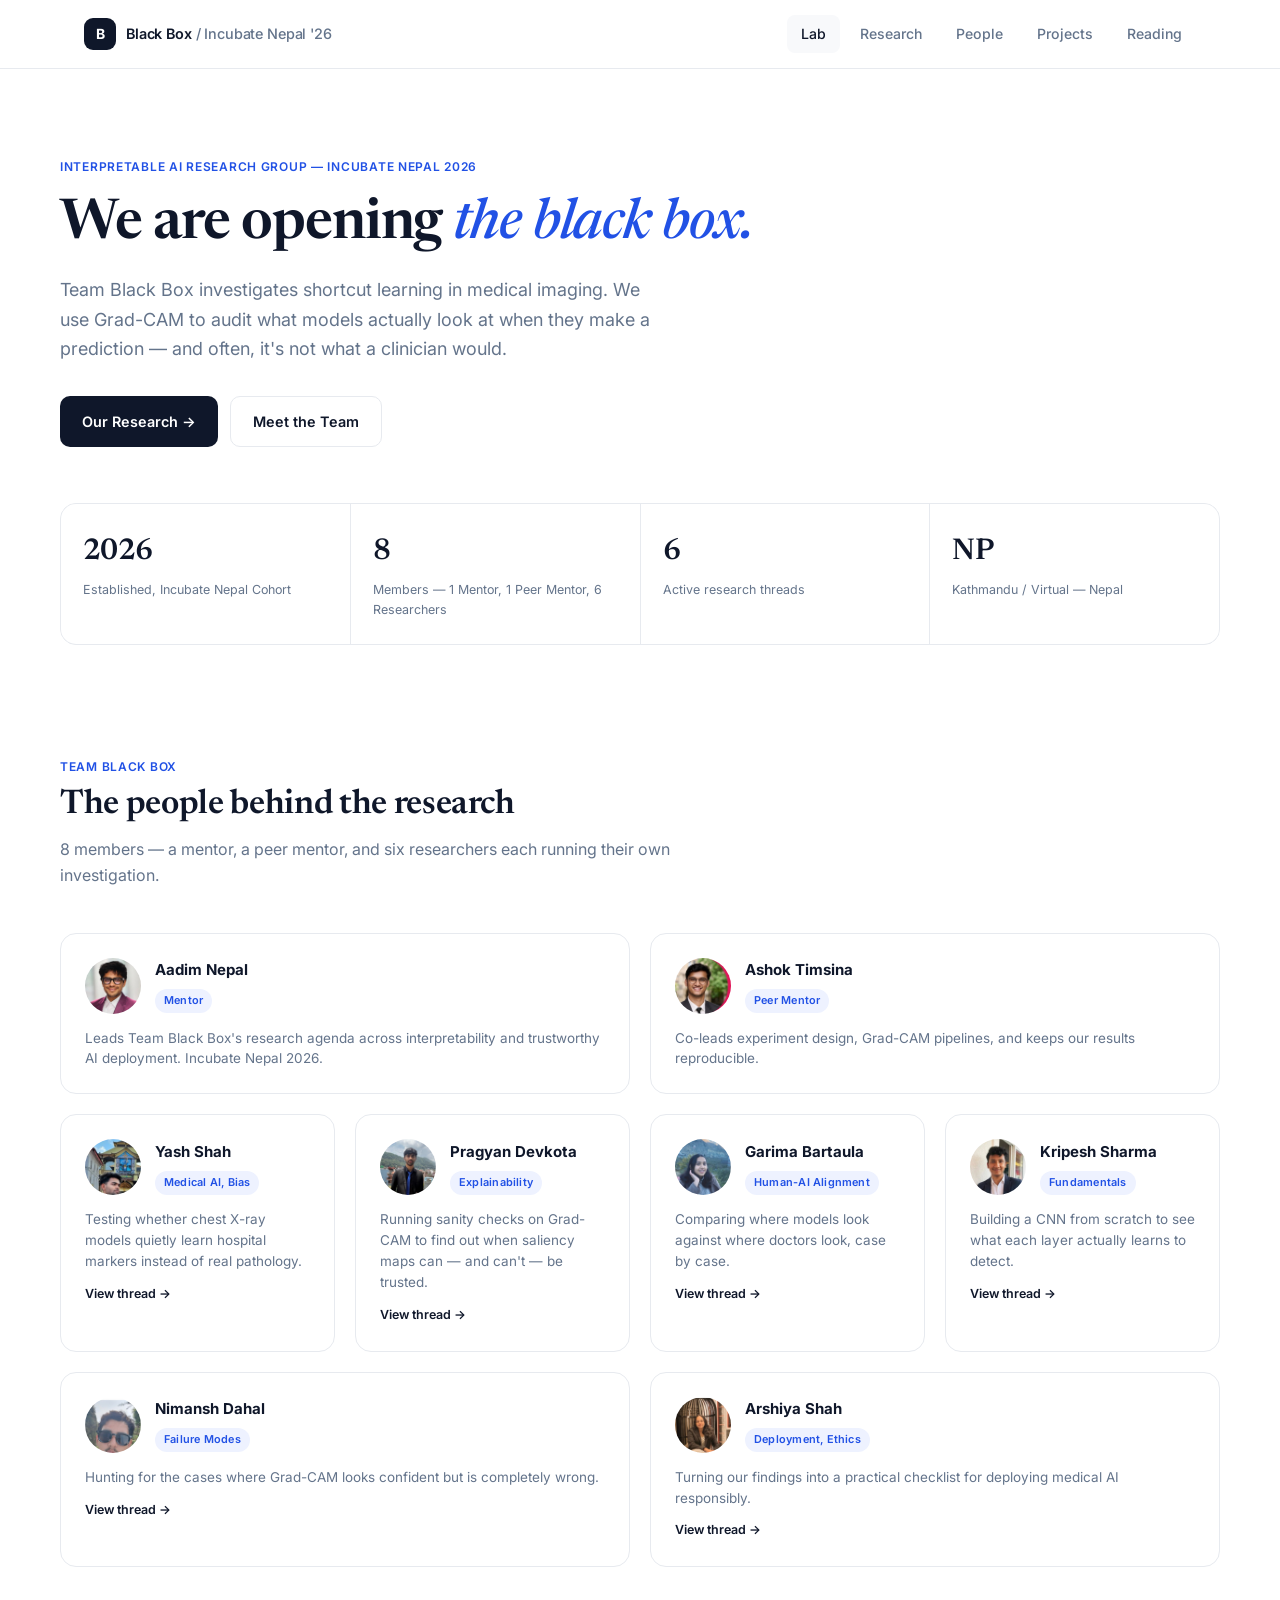
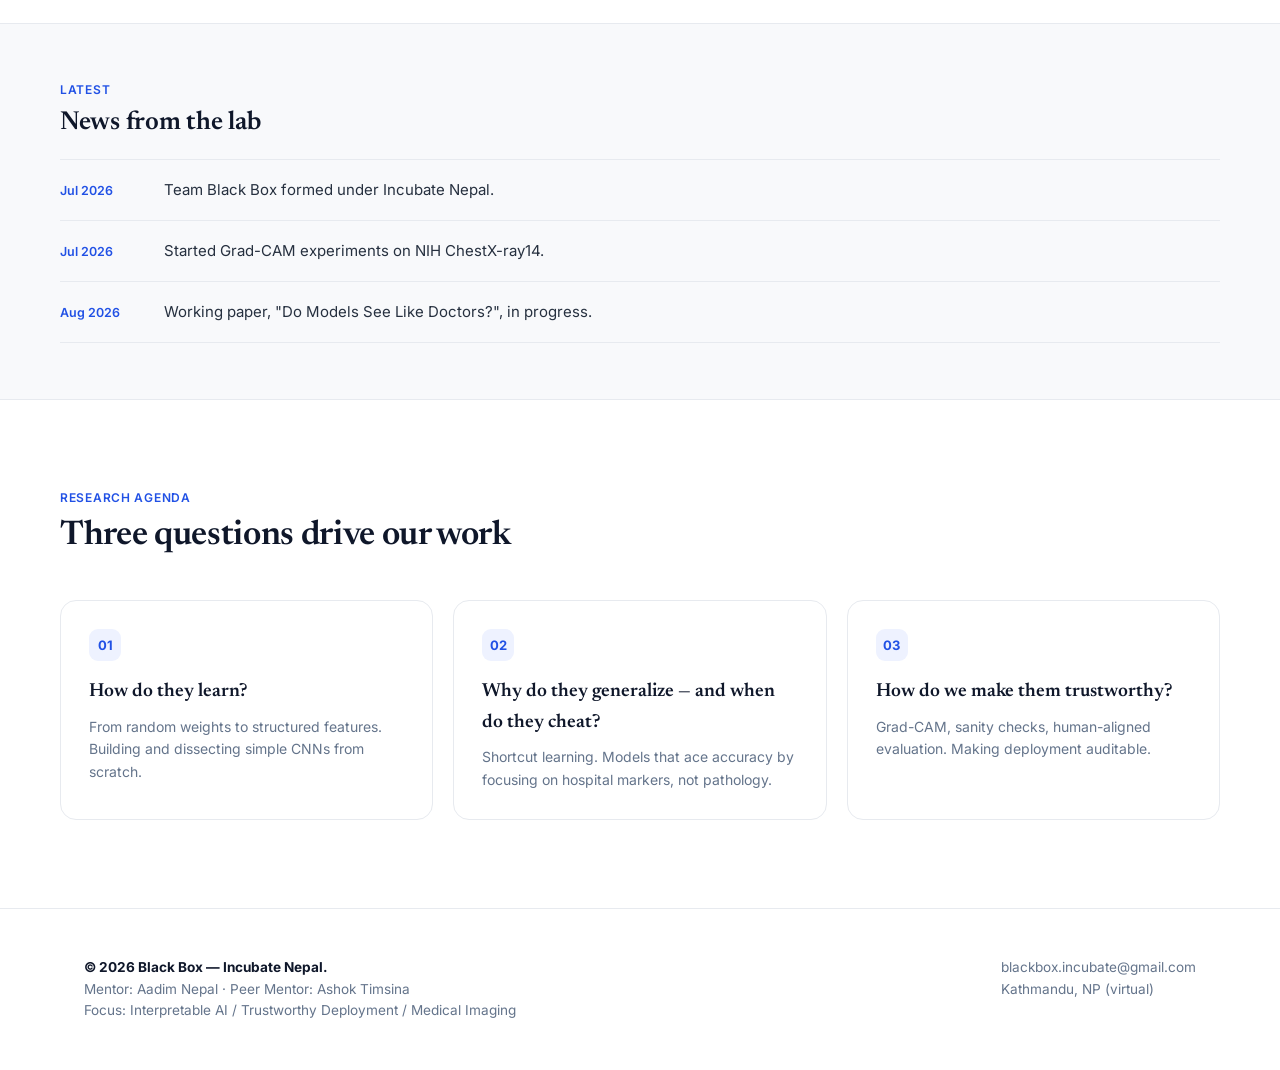
==== index.html @ fcf9fba4 "Initial commit: Black Box research group website Team homepage, people directory, project threads, r" ====
<!doctype html><html lang="en"><head><meta charset="utf-8"/><meta name="viewport" content="width=device-width,initial-scale=1"/>
<title>Black Box — Incubate Nepal</title><link rel="preconnect" href="https://fonts.googleapis.com"/><link rel="preconnect" href="https://fonts.gstatic.com" crossorigin/><link rel="stylesheet" href="style.css" />
</head><body>
<nav><div class="container nav-inner"><div class="nav-left"><div class="mark">B</div><div class="nav-name">Black Box <span>/ Incubate Nepal '26</span></div></div>
<div class="nav-links"><a href="index.html" class="active">Lab</a><a href="research.html">Research</a><a href="people.html">People</a><a href="projects.html">Projects</a><a href="reading.html">Reading</a></div></div></nav>

<div class="container hero">
<div class="hero-inner">
<div class="eyebrow">Interpretable AI Research Group — Incubate Nepal 2026</div>
<h1 class="serif">We are opening <em>the black box.</em></h1>
<p class="lead">Team Black Box investigates shortcut learning in medical imaging. We use Grad-CAM to audit what models actually look at when they make a prediction — and often, it's not what a clinician would.</p>
<div class="btn-row"><a href="research.html" class="btn btn-primary">Our Research →</a><a href="people.html" class="btn btn-secondary">Meet the Team</a></div>
</div>
<div class="stats">
<div class="stat"><div class="n">2026</div><div class="l">Established, Incubate Nepal Cohort</div></div>
<div class="stat"><div class="n">8</div><div class="l">Members — 1 Mentor, 1 Peer Mentor, 6 Researchers</div></div>
<div class="stat"><div class="n">6</div><div class="l">Active research threads</div></div>
<div class="stat"><div class="n">NP</div><div class="l">Kathmandu / Virtual — Nepal</div></div>
</div>
</div>

<div class="container section-tight">
<div class="section-head"><div class="eyebrow">Team Black Box</div><h2 class="serif">The people behind the research</h2><p>8 members — a mentor, a peer mentor, and six researchers each running their own investigation.</p></div>
<div class="people-grid">
<div class="person lead"><div class="person-top"><div class="avatar"><img src="assets/aadim-nepal.jpg" alt="Aadim Nepal"/></div><div><h4>Aadim Nepal</h4><span class="role-pill">Mentor</span></div></div><p>Leads Team Black Box's research agenda across interpretability and trustworthy AI deployment. Incubate Nepal 2026.</p></div>
<div class="person lead"><div class="person-top"><div class="avatar"><img src="assets/ashok-timsina.jpg" alt="Ashok Timsina"/></div><div><h4>Ashok Timsina</h4><span class="role-pill">Peer Mentor</span></div></div><p>Co-leads experiment design, Grad-CAM pipelines, and keeps our results reproducible.</p></div>
<a class="person" href="thread-01-yash-shah.html"><div class="person-top"><div class="avatar"><img src="assets/yash-shah.jpg" alt="Yash Shah"/></div><div><h4>Yash Shah</h4><span class="role-pill">Medical AI, Bias</span></div></div><p>Testing whether chest X-ray models quietly learn hospital markers instead of real pathology.</p><span class="person-link">View thread →</span></a>
<a class="person" href="thread-02-pragyan-devkota.html"><div class="person-top"><div class="avatar"><img src="assets/pragyan-devkota.jpg" alt="Pragyan Devkota"/></div><div><h4>Pragyan Devkota</h4><span class="role-pill">Explainability</span></div></div><p>Running sanity checks on Grad-CAM to find out when saliency maps can — and can't — be trusted.</p><span class="person-link">View thread →</span></a>
<a class="person" href="thread-03-garima-bartaula.html"><div class="person-top"><div class="avatar"><img src="assets/garima-bartaula.jpg" alt="Garima Bartaula"/></div><div><h4>Garima Bartaula</h4><span class="role-pill">Human-AI Alignment</span></div></div><p>Comparing where models look against where doctors look, case by case.</p><span class="person-link">View thread →</span></a>
<a class="person" href="thread-04-kripesh-sharma.html"><div class="person-top"><div class="avatar"><img src="assets/kripesh-sharma.jpg" alt="Kripesh Sharma"/></div><div><h4>Kripesh Sharma</h4><span class="role-pill">Fundamentals</span></div></div><p>Building a CNN from scratch to see what each layer actually learns to detect.</p><span class="person-link">View thread →</span></a>
<a class="person lead" href="thread-05-nimansh-dahal.html"><div class="person-top"><div class="avatar"><img src="assets/nimansh-dahal.jpg" alt="Nimansh Dahal"/></div><div><h4>Nimansh Dahal</h4><span class="role-pill">Failure Modes</span></div></div><p>Hunting for the cases where Grad-CAM looks confident but is completely wrong.</p><span class="person-link">View thread →</span></a>
<a class="person lead" href="thread-06-arshiya-shah.html"><div class="person-top"><div class="avatar"><img src="assets/arshiya-shah.jpg" alt="Arshiya Shah"/></div><div><h4>Arshiya Shah</h4><span class="role-pill">Deployment, Ethics</span></div></div><p>Turning our findings into a practical checklist for deploying medical AI responsibly.</p><span class="person-link">View thread →</span></a>
</div></div>

<div class="band"><div class="container section-tight">
<div class="section-head" style="margin-bottom:20px"><div class="eyebrow">Latest</div><h2 class="serif" style="font-size:26px">News from the lab</h2></div>
<div class="news-list">
<div class="news-item"><span class="date">Jul 2026</span><span class="text">Team Black Box formed under Incubate Nepal.</span></div>
<div class="news-item"><span class="date">Jul 2026</span><span class="text">Started Grad-CAM experiments on NIH ChestX-ray14.</span></div>
<div class="news-item"><span class="date">Aug 2026</span><span class="text">Working paper, "Do Models See Like Doctors?", in progress.</span></div>
</div></div></div>

<div class="container section">
<div class="section-head"><div class="eyebrow">Research Agenda</div><h2 class="serif">Three questions drive our work</h2></div>
<div class="cards3">
<div class="card"><div class="badge">01</div><h3>How do they learn?</h3><p>From random weights to structured features. Building and dissecting simple CNNs from scratch.</p></div>
<div class="card"><div class="badge">02</div><h3>Why do they generalize — and when do they cheat?</h3><p>Shortcut learning. Models that ace accuracy by focusing on hospital markers, not pathology.</p></div>
<div class="card"><div class="badge">03</div><h3>How do we make them trustworthy?</h3><p>Grad-CAM, sanity checks, human-aligned evaluation. Making deployment auditable.</p></div>
</div></div>

<footer><div class="container"><div class="footer-grid">
<div><strong>© 2026 Black Box — Incubate Nepal.</strong><br>Mentor: Aadim Nepal · Peer Mentor: Ashok Timsina<br>Focus: Interpretable AI / Trustworthy Deployment / Medical Imaging</div>
<div>blackbox.incubate@gmail.com<br>Kathmandu, NP (virtual)</div>
</div></div></footer>
</body></html>
---- style.css ----
@import url('https://fonts.googleapis.com/css2?family=Newsreader:opsz,wght@6..72,500;6..72,600&family=Inter:wght@400;500;600;700;800&display=swap');

:root{
  --bg:#FFFFFF;
  --surface:#F8F9FB;
  --ink:#0F172A;
  --muted:#64748B;
  --line:#E7EAEF;
  --accent:#2151E5;
  --accent-ink:#1A3FB8;
  --accent-soft:#EEF2FF;
  --radius:16px;
  --shadow:0 1px 2px rgba(15,23,42,.04), 0 12px 28px -16px rgba(15,23,42,.16);
  --shadow-sm:0 1px 2px rgba(15,23,42,.05);
}
*{box-sizing:border-box}
html{scroll-behavior:smooth}
body{margin:0;background:var(--bg);color:var(--ink);font-family:'Inter',system-ui,-apple-system,sans-serif;-webkit-font-smoothing:antialiased;line-height:1.6;font-size:16px;overflow-x:hidden}
a{color:inherit;text-decoration:none}
img{max-width:100%;display:block}
.serif{font-family:'Newsreader',Georgia,serif}
.eyebrow{font-family:'Inter';font-weight:600;font-size:.75rem;letter-spacing:.06em;text-transform:uppercase;color:var(--accent)}
.container{max-width:1160px;margin:0 auto;padding:0 24px}

/* Nav */
nav{position:sticky;top:0;z-index:20;background:rgba(255,255,255,.85);backdrop-filter:blur(10px);border-bottom:1px solid var(--line)}
.nav-inner{display:flex;justify-content:space-between;align-items:center;height:68px}
.nav-left{display:flex;align-items:center;gap:10px}
.mark{width:32px;height:32px;border-radius:9px;background:var(--ink);color:#fff;display:grid;place-items:center;font-weight:700;font-size:14px;letter-spacing:-.02em}
.nav-name{font-weight:600;font-size:.9rem;letter-spacing:-.01em}
.nav-name span{color:var(--muted);font-weight:500}
.nav-links{display:flex;gap:6px;align-items:center}
.nav-links a{font-size:.88rem;font-weight:500;color:var(--muted);padding:8px 14px;border-radius:8px;transition:.15s}
.nav-links a:hover{color:var(--ink);background:var(--surface)}
.nav-links a.active{color:var(--ink);background:var(--surface)}

/* Hero */
.hero{padding:88px 0 56px}
.hero-inner{max-width:720px}
.hero h1{font-family:'Newsreader';font-size:56px;line-height:1.05;letter-spacing:-.02em;margin:20px 0 20px;font-weight:600}
.hero h1 em{font-style:italic;font-weight:500;color:var(--accent)}
.hero p.lead{font-size:18px;line-height:1.65;color:var(--muted);max-width:600px;margin:0}
.btn-row{margin-top:32px;display:flex;gap:12px;flex-wrap:wrap}
.btn{display:inline-flex;align-items:center;gap:8px;font-weight:600;font-size:.9rem;padding:13px 22px;border-radius:10px;transition:.15s}
.btn-primary{background:var(--ink);color:#fff}
.btn-primary:hover{background:var(--accent)}
.btn-secondary{background:var(--bg);color:var(--ink);border:1px solid var(--line)}
.btn-secondary:hover{border-color:var(--ink)}

/* Stat row */
.stats{display:grid;grid-template-columns:repeat(4,minmax(0,1fr));gap:1px;background:var(--line);border:1px solid var(--line);border-radius:var(--radius);overflow:hidden;margin-top:56px}
.stat{background:var(--bg);padding:24px 22px}
.stat .n{font-family:'Newsreader';font-size:30px;font-weight:600;letter-spacing:-.02em}
.stat .l{font-size:.78rem;color:var(--muted);margin-top:4px}

/* Section scaffolding */
.section{padding:88px 0}
.section-tight{padding:56px 0}
.section-head{max-width:640px;margin-bottom:44px}
.section-head h2{font-family:'Newsreader';font-size:34px;line-height:1.15;margin:10px 0 12px;font-weight:600;letter-spacing:-.01em}
.section-head p{color:var(--muted);font-size:16px;margin:0}
.band{background:var(--surface);border-top:1px solid var(--line);border-bottom:1px solid var(--line)}

/* Cards grid (research agenda) */
.cards3{display:grid;grid-template-columns:repeat(3,minmax(0,1fr));gap:20px}
.card{background:var(--bg);border:1px solid var(--line);border-radius:var(--radius);padding:28px;transition:.18s}
.card:hover{box-shadow:var(--shadow);transform:translateY(-2px)}
.card .badge{width:32px;height:32px;border-radius:9px;background:var(--accent-soft);color:var(--accent);display:grid;place-items:center;font-weight:700;font-size:13px;margin-bottom:16px}
.card h3{font-family:'Newsreader';font-size:19px;margin:0 0 8px;font-weight:600}
.card p{font-size:14px;color:var(--muted);margin:0;line-height:1.6}

/* People / team grid */
.people-grid{display:grid;grid-template-columns:repeat(4,minmax(0,1fr));gap:20px}
.person{background:var(--bg);border:1px solid var(--line);border-radius:var(--radius);padding:24px;display:block;transition:.18s}
.person[href]:hover{box-shadow:var(--shadow);transform:translateY(-2px);border-color:var(--line)}
.person-top{display:flex;align-items:center;gap:14px;margin-bottom:14px}
.avatar{width:56px;height:56px;border-radius:50%;background:var(--ink);color:#fff;display:grid;place-items:center;font-family:'Newsreader';font-size:17px;overflow:hidden;flex-shrink:0}
.avatar img{width:100%;height:100%;object-fit:cover}
.person h4{margin:0 0 4px;font-size:15px;font-weight:700}
.person p{margin:0;font-size:13.5px;color:var(--muted);line-height:1.55}
.role-pill{display:inline-block;font-size:.68rem;font-weight:600;letter-spacing:.02em;color:var(--accent);background:var(--accent-soft);padding:3px 9px;border-radius:99px}
.person.lead{grid-column:span 2}
.person-link{display:inline-flex;align-items:center;gap:5px;margin-top:12px;font-size:.78rem;font-weight:600;color:var(--ink)}

/* News */
.news-list{border-top:1px solid var(--line)}
.news-item{display:flex;gap:20px;align-items:baseline;padding:18px 0;border-bottom:1px solid var(--line)}
.news-item .date{font-weight:600;font-size:.78rem;color:var(--accent);white-space:nowrap;min-width:84px}
.news-item .text{font-size:15px;color:#26303F}

/* Project threads */
.threads-grid{display:grid;grid-template-columns:repeat(2,minmax(0,1fr));gap:20px}
.thread{display:block;background:var(--bg);border:1px solid var(--line);border-radius:var(--radius);padding:26px;transition:.18s}
.thread:hover{box-shadow:var(--shadow);transform:translateY(-2px)}
.thread .eyebrow{color:var(--muted);font-weight:600}
.thread h3{font-family:'Newsreader';font-size:21px;margin:10px 0 8px;line-height:1.25;font-weight:600}
.thread p{font-size:14px;color:var(--muted);margin:0 0 16px;line-height:1.6}
.figure{display:flex;gap:10px}
.fig-box{flex:1;aspect-ratio:4/3;background:var(--surface);border:1px solid var(--line);border-radius:10px;display:grid;place-items:center;font-size:.72rem;font-weight:500;color:var(--muted);position:relative;overflow:hidden}
.fig-box.heatmap:after{content:'';position:absolute;inset:0;background:radial-gradient(circle at 60% 40%, rgba(37,99,235,.28), transparent 60%), radial-gradient(circle at 30% 70%, rgba(234,88,12,.22), transparent 50%)}

/* Article (thread detail) */
.article{max-width:700px;margin:0 auto;padding:56px 24px 80px}
.back-link{display:inline-flex;align-items:center;gap:6px;font-size:.85rem;font-weight:600;color:var(--muted)}
.back-link:hover{color:var(--ink)}
.article-head{margin:28px 0 32px}
.article-head .eyebrow{color:var(--accent);font-weight:600}
.article h1{font-family:'Newsreader';font-size:38px;line-height:1.12;margin:12px 0 10px;font-weight:600;letter-spacing:-.01em}
.article-tags{font-size:.85rem;color:var(--muted)}
.prose h3{font-family:'Newsreader';font-size:22px;margin:36px 0 12px;font-weight:600}
.prose p{font-size:16px;line-height:1.75;color:#26303F;margin:14px 0}
.callout{background:var(--accent-soft);border-left:3px solid var(--accent);border-radius:0 10px 10px 0;padding:16px 20px;margin:8px 0 28px}
.callout .eyebrow{color:var(--accent-ink)}
.callout p{margin:6px 0 0;font-size:15px;color:#1E293B}
.code{background:#0F172A;color:#E2E8F0;padding:18px 20px;font-family:ui-monospace,'SF Mono',Menlo,monospace;font-size:.82rem;line-height:1.6;overflow:auto;border-radius:10px;margin:22px 0;white-space:pre-wrap}
.refs{font-size:13.5px;color:var(--muted)}

/* Reading list */
.paper-row{display:flex;justify-content:space-between;gap:24px;align-items:flex-start;padding:20px 0;border-bottom:1px solid var(--line)}
.paper-row:first-child{border-top:1px solid var(--line)}
.paper-row b{font-size:15.5px}
.paper-row .cite{font-size:13.5px;color:var(--muted);display:block;margin-top:3px}
.paper-row .wk{font-size:.75rem;font-weight:600;color:var(--accent);background:var(--accent-soft);padding:5px 10px;border-radius:99px;white-space:nowrap}

/* Footer */
footer{border-top:1px solid var(--line);padding:48px 0}
.footer-grid{display:flex;justify-content:space-between;flex-wrap:wrap;gap:24px;font-size:.85rem;color:var(--muted)}
.footer-grid strong{color:var(--ink)}

@media(max-width:900px){
  .hero h1{font-size:40px}
  .stats{grid-template-columns:repeat(2,minmax(0,1fr))}
  .cards3{grid-template-columns:1fr}
  .people-grid{grid-template-columns:minmax(0,1fr) minmax(0,1fr)}
  .person.lead{grid-column:span 2}
  .threads-grid{grid-template-columns:1fr}
}
@media(max-width:560px){
  .people-grid{grid-template-columns:1fr}
  .person.lead{grid-column:span 1}
  .nav-links{display:none}
}
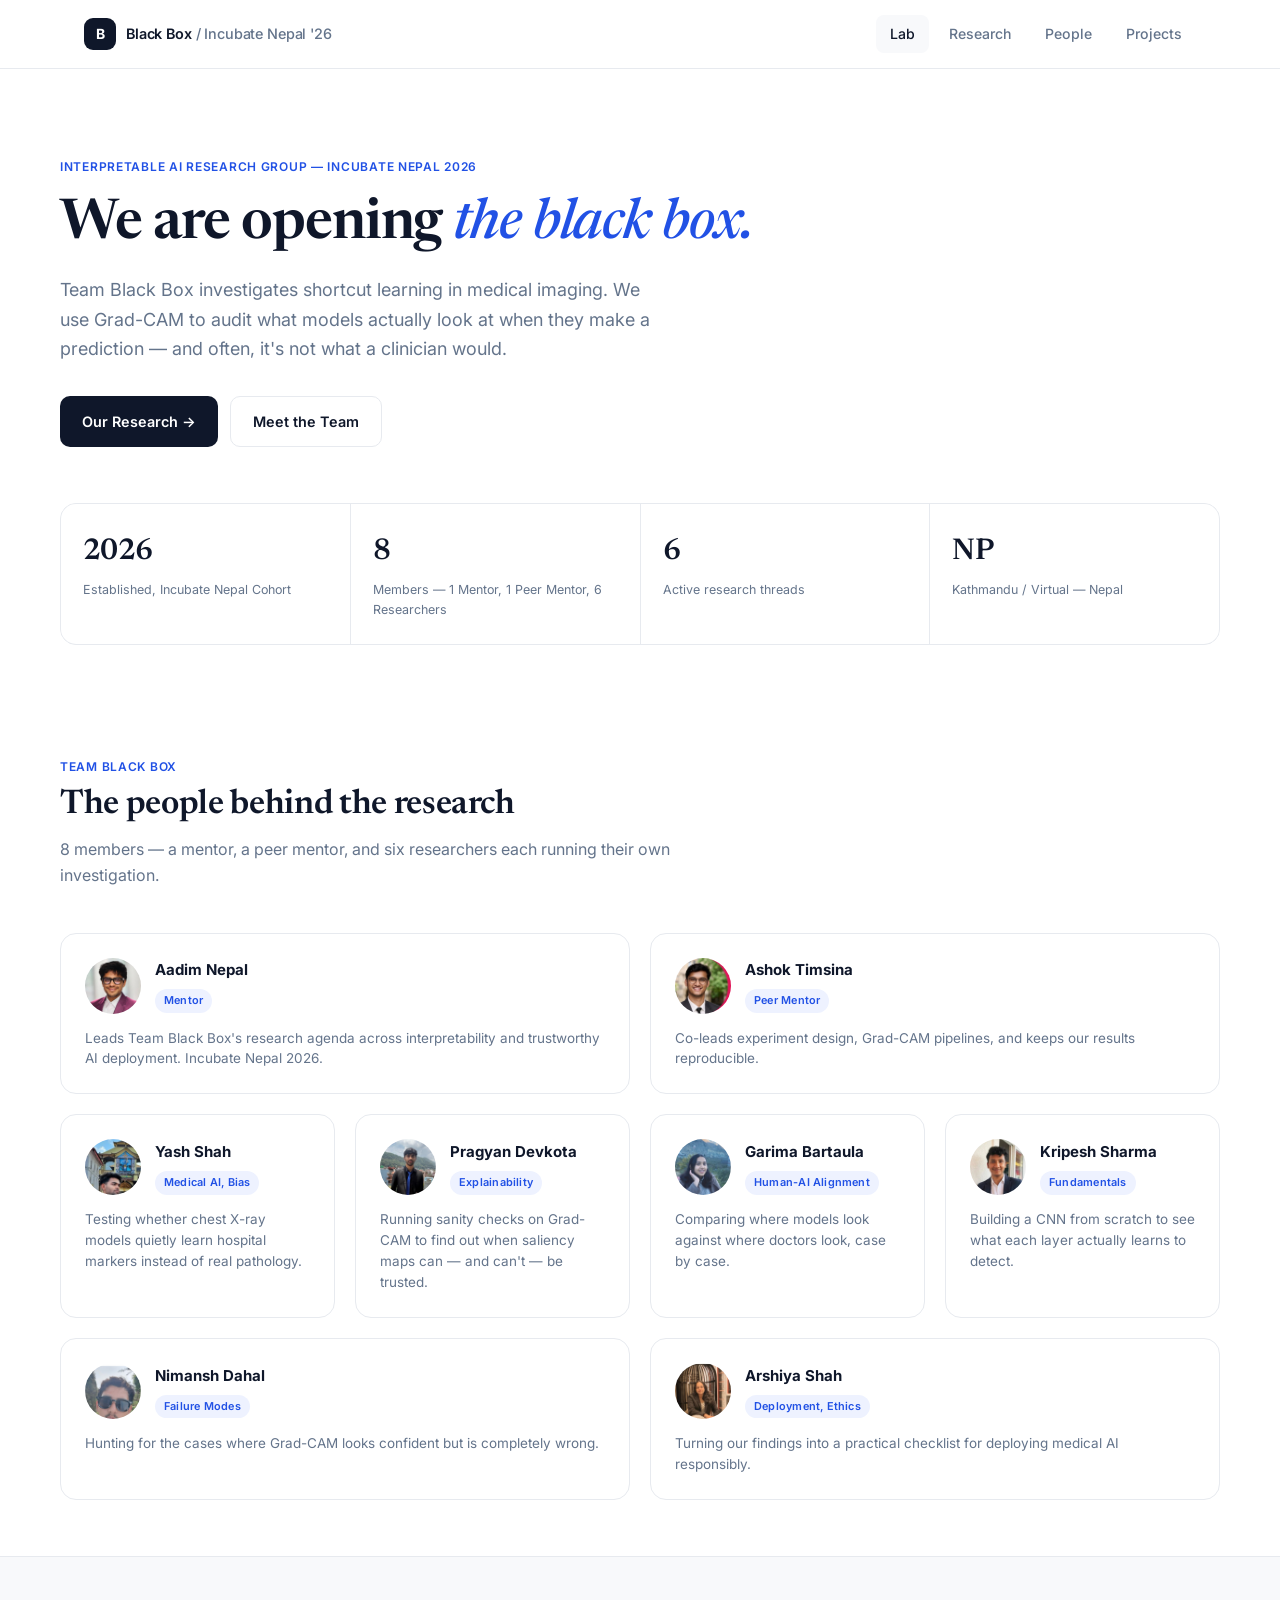
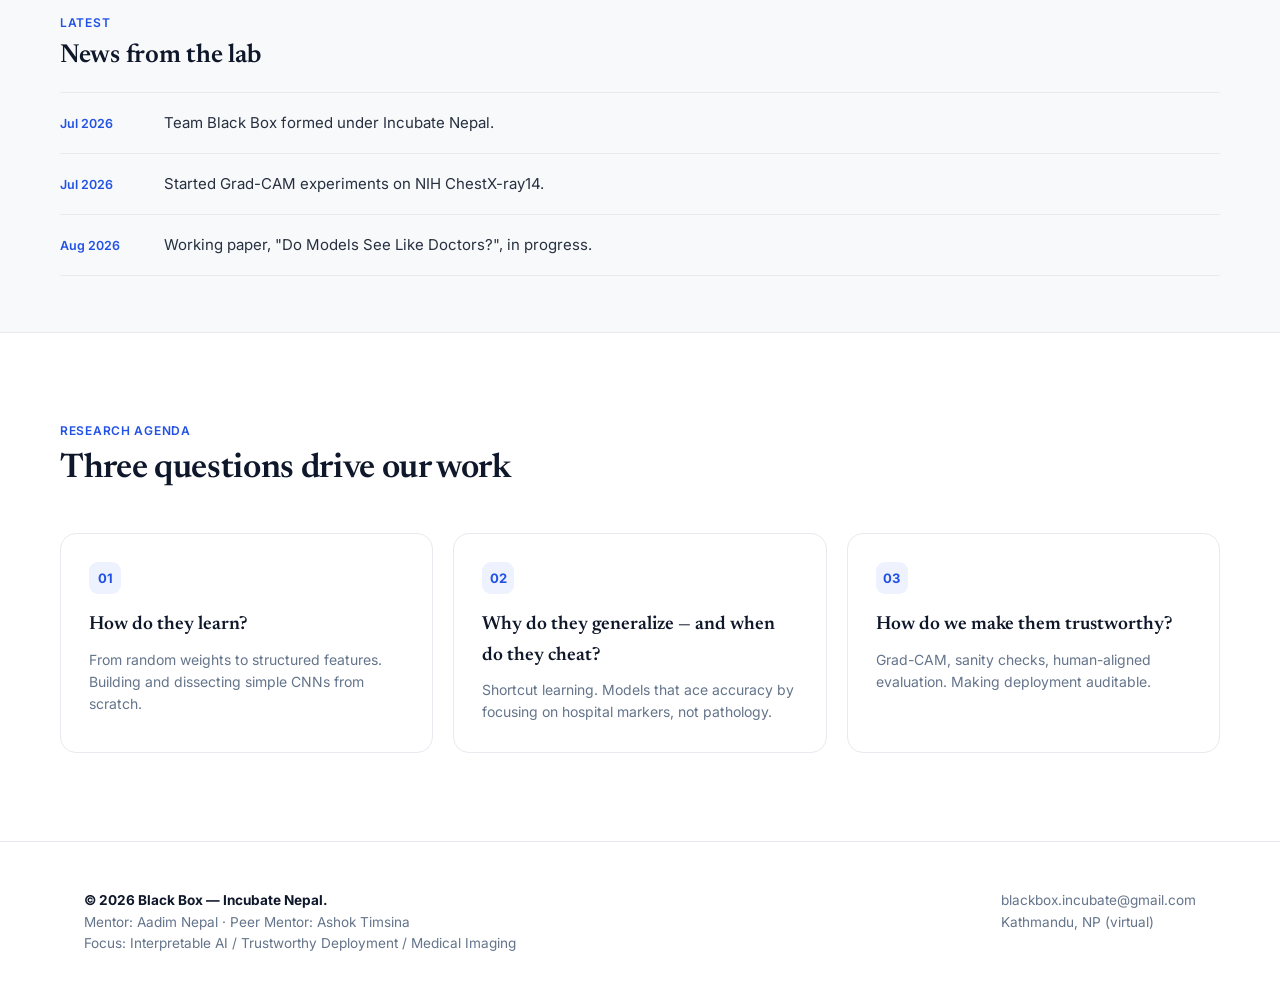
==== commit 58a9646c: "Revert homepage team section to compact cards, remove Reading page Homepage team preview goes back t" ====
--- a/index.html
+++ b/index.html
@@ -2,7 +2,7 @@
 <title>Black Box — Incubate Nepal</title><link rel="preconnect" href="https://fonts.googleapis.com"/><link rel="preconnect" href="https://fonts.gstatic.com" crossorigin/><link rel="stylesheet" href="style.css" />
 </head><body>
 <nav><div class="container nav-inner"><div class="nav-left"><div class="mark">B</div><div class="nav-name">Black Box <span>/ Incubate Nepal '26</span></div></div>
-<div class="nav-links"><a href="index.html" class="active">Lab</a><a href="research.html">Research</a><a href="people.html">People</a><a href="projects.html">Projects</a><a href="reading.html">Reading</a></div></div></nav>
+<div class="nav-links"><a href="index.html" class="active">Lab</a><a href="research.html">Research</a><a href="people.html">People</a><a href="projects.html">Projects</a></div></div></nav>
 
 <div class="container hero">
 <div class="hero-inner">
@@ -24,12 +24,12 @@
 <div class="people-grid">
 <div class="person lead"><div class="person-top"><div class="avatar"><img src="assets/aadim-nepal.jpg" alt="Aadim Nepal"/></div><div><h4>Aadim Nepal</h4><span class="role-pill">Mentor</span></div></div><p>Leads Team Black Box's research agenda across interpretability and trustworthy AI deployment. Incubate Nepal 2026.</p></div>
 <div class="person lead"><div class="person-top"><div class="avatar"><img src="assets/ashok-timsina.jpg" alt="Ashok Timsina"/></div><div><h4>Ashok Timsina</h4><span class="role-pill">Peer Mentor</span></div></div><p>Co-leads experiment design, Grad-CAM pipelines, and keeps our results reproducible.</p></div>
-<a class="person" href="thread-01-yash-shah.html"><div class="person-top"><div class="avatar"><img src="assets/yash-shah.jpg" alt="Yash Shah"/></div><div><h4>Yash Shah</h4><span class="role-pill">Medical AI, Bias</span></div></div><p>Testing whether chest X-ray models quietly learn hospital markers instead of real pathology.</p><span class="person-link">View thread →</span></a>
-<a class="person" href="thread-02-pragyan-devkota.html"><div class="person-top"><div class="avatar"><img src="assets/pragyan-devkota.jpg" alt="Pragyan Devkota"/></div><div><h4>Pragyan Devkota</h4><span class="role-pill">Explainability</span></div></div><p>Running sanity checks on Grad-CAM to find out when saliency maps can — and can't — be trusted.</p><span class="person-link">View thread →</span></a>
-<a class="person" href="thread-03-garima-bartaula.html"><div class="person-top"><div class="avatar"><img src="assets/garima-bartaula.jpg" alt="Garima Bartaula"/></div><div><h4>Garima Bartaula</h4><span class="role-pill">Human-AI Alignment</span></div></div><p>Comparing where models look against where doctors look, case by case.</p><span class="person-link">View thread →</span></a>
-<a class="person" href="thread-04-kripesh-sharma.html"><div class="person-top"><div class="avatar"><img src="assets/kripesh-sharma.jpg" alt="Kripesh Sharma"/></div><div><h4>Kripesh Sharma</h4><span class="role-pill">Fundamentals</span></div></div><p>Building a CNN from scratch to see what each layer actually learns to detect.</p><span class="person-link">View thread →</span></a>
-<a class="person lead" href="thread-05-nimansh-dahal.html"><div class="person-top"><div class="avatar"><img src="assets/nimansh-dahal.jpg" alt="Nimansh Dahal"/></div><div><h4>Nimansh Dahal</h4><span class="role-pill">Failure Modes</span></div></div><p>Hunting for the cases where Grad-CAM looks confident but is completely wrong.</p><span class="person-link">View thread →</span></a>
-<a class="person lead" href="thread-06-arshiya-shah.html"><div class="person-top"><div class="avatar"><img src="assets/arshiya-shah.jpg" alt="Arshiya Shah"/></div><div><h4>Arshiya Shah</h4><span class="role-pill">Deployment, Ethics</span></div></div><p>Turning our findings into a practical checklist for deploying medical AI responsibly.</p><span class="person-link">View thread →</span></a>
+<div class="person"><div class="person-top"><div class="avatar"><img src="assets/yash-shah.jpg" alt="Yash Shah"/></div><div><h4>Yash Shah</h4><span class="role-pill">Medical AI, Bias</span></div></div><p>Testing whether chest X-ray models quietly learn hospital markers instead of real pathology.</p></div>
+<div class="person"><div class="person-top"><div class="avatar"><img src="assets/pragyan-devkota.jpg" alt="Pragyan Devkota"/></div><div><h4>Pragyan Devkota</h4><span class="role-pill">Explainability</span></div></div><p>Running sanity checks on Grad-CAM to find out when saliency maps can — and can't — be trusted.</p></div>
+<div class="person"><div class="person-top"><div class="avatar"><img src="assets/garima-bartaula.jpg" alt="Garima Bartaula"/></div><div><h4>Garima Bartaula</h4><span class="role-pill">Human-AI Alignment</span></div></div><p>Comparing where models look against where doctors look, case by case.</p></div>
+<div class="person"><div class="person-top"><div class="avatar"><img src="assets/kripesh-sharma.jpg" alt="Kripesh Sharma"/></div><div><h4>Kripesh Sharma</h4><span class="role-pill">Fundamentals</span></div></div><p>Building a CNN from scratch to see what each layer actually learns to detect.</p></div>
+<div class="person lead"><div class="person-top"><div class="avatar"><img src="assets/nimansh-dahal.jpg" alt="Nimansh Dahal"/></div><div><h4>Nimansh Dahal</h4><span class="role-pill">Failure Modes</span></div></div><p>Hunting for the cases where Grad-CAM looks confident but is completely wrong.</p></div>
+<div class="person lead"><div class="person-top"><div class="avatar"><img src="assets/arshiya-shah.jpg" alt="Arshiya Shah"/></div><div><h4>Arshiya Shah</h4><span class="role-pill">Deployment, Ethics</span></div></div><p>Turning our findings into a practical checklist for deploying medical AI responsibly.</p></div>
 </div></div>
 
 <div class="band"><div class="container section-tight">
--- a/style.css
+++ b/style.css
@@ -82,6 +82,21 @@
 .person.lead{grid-column:span 2}
 .person-link{display:inline-flex;align-items:center;gap:5px;margin-top:12px;font-size:.78rem;font-weight:600;color:var(--ink)}
 
+/* Profile grid (team page) */
+.mentor-row{display:flex;justify-content:center;flex-wrap:wrap;gap:24px;margin-bottom:24px}
+.mentor-row .profile-card{flex:1 1 300px;max-width:360px}
+.profile-grid{display:grid;grid-template-columns:repeat(3,minmax(0,1fr));gap:24px}
+.profile-card{background:var(--bg);border:1px solid var(--line);border-radius:var(--radius);overflow:hidden;transition:.18s}
+a.profile-card:hover{box-shadow:var(--shadow);transform:translateY(-2px)}
+.profile-photo{width:100%;aspect-ratio:1/1;object-fit:cover;display:block;background:var(--surface)}
+.profile-body{padding:24px}
+.profile-body h4{font-family:'Newsreader';font-size:22px;margin:12px 0 0;font-weight:600}
+.profile-body p{font-size:15px;color:var(--muted);line-height:1.7;margin:12px 0 0}
+.profile-lead{grid-column:1 / -1;display:flex;align-items:stretch}
+.profile-lead .profile-photo{width:240px;height:auto;flex-shrink:0}
+.profile-lead .profile-body{padding:28px 32px;display:flex;flex-direction:column;justify-content:center;align-items:flex-start}
+.profile-lead .profile-body h4{font-size:26px;margin-top:0}
+
 /* News */
 .news-list{border-top:1px solid var(--line)}
 .news-item{display:flex;gap:20px;align-items:baseline;padding:18px 0;border-bottom:1px solid var(--line)}
@@ -134,9 +149,15 @@
   .people-grid{grid-template-columns:minmax(0,1fr) minmax(0,1fr)}
   .person.lead{grid-column:span 2}
   .threads-grid{grid-template-columns:1fr}
+  .profile-grid{grid-template-columns:repeat(2,minmax(0,1fr))}
+}
+@media(max-width:700px){
+  .profile-lead{flex-direction:column}
+  .profile-lead .profile-photo{width:100%}
 }
 @media(max-width:560px){
   .people-grid{grid-template-columns:1fr}
   .person.lead{grid-column:span 1}
+  .profile-grid{grid-template-columns:1fr}
   .nav-links{display:none}
 }
